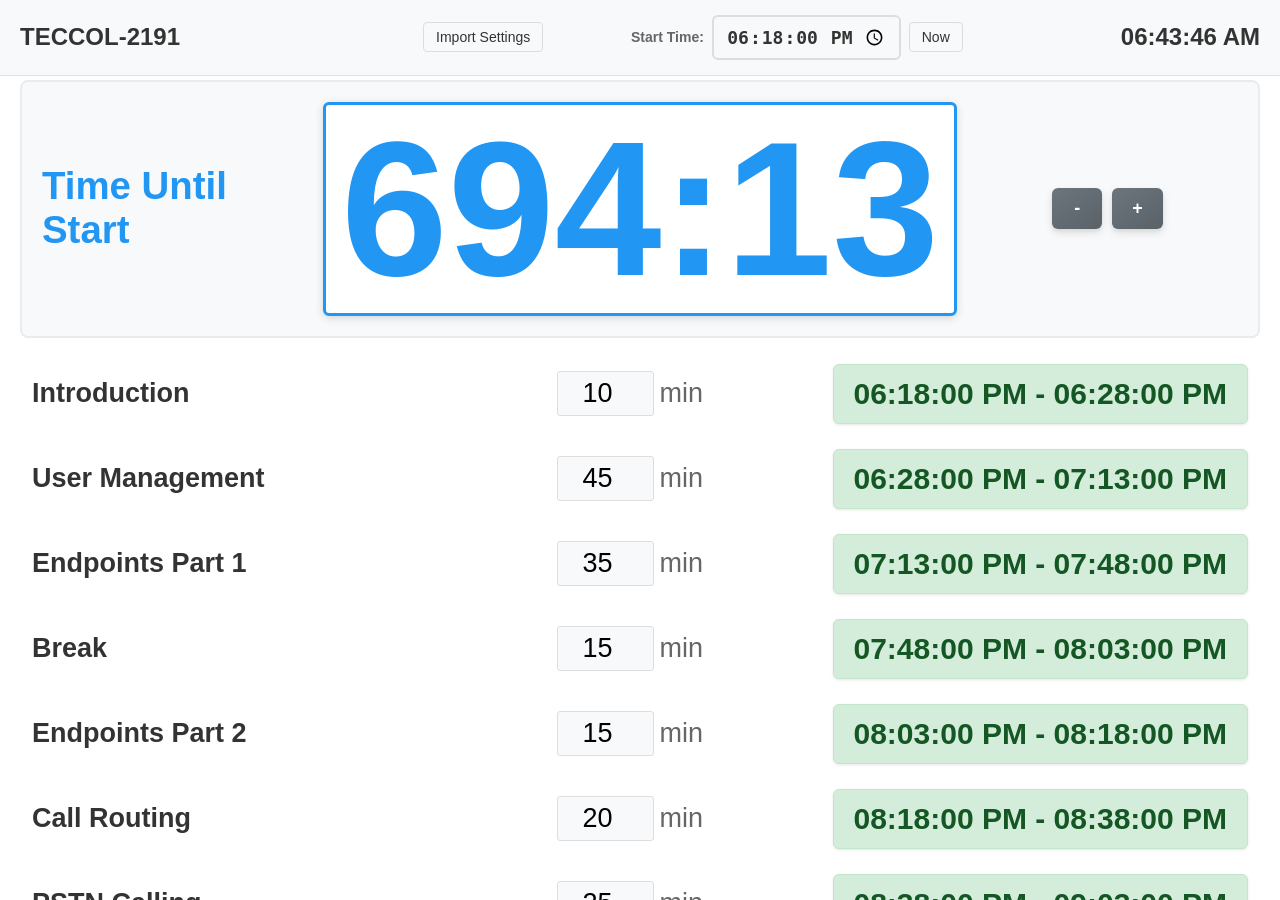
==== index.html @ 65954e5f "Initial Commit" ====
<!DOCTYPE html>
<html lang="en">
<head>
    <meta charset="UTF-8">
    <meta name="viewport" content="width=device-width, initial-scale=1.0">
    <title>Presentation Timer</title>
    <link rel="stylesheet" href="styles.css">
    <script>
        // Enhanced YAML parser for our specific format
        window.jsyaml = {
            load: function(yaml) {
                try {
                    // Convert YAML-like format to JSON-like format
                    const lines = yaml.split('\n');
                    const data = {};
                    let currentSection = null;
                    
                    // Validate the first line is title
                    if (!lines[0]?.startsWith('title:')) {
                        throw new Error('YAML must start with title line');
                    }
                    
                    // Parse title
                    data.title = lines[0].split(':')[1].trim().replace(/['"]+/g, '');
                    
                    // Find sections start
                    let sectionsStart = -1;
                    for (let i = 1; i < lines.length; i++) {
                        if (lines[i].trim() === 'sections:') {
                            sectionsStart = i;
                            data.sections = [];
                            break;
                        }
                    }
                    
                    if (sectionsStart === -1) {
                        throw new Error('No sections found in YAML');
                    }
                    
                    // Parse sections
                    for (let i = sectionsStart + 1; i < lines.length; i++) {
                        const line = lines[i].trim();
                        if (line.startsWith('- name:')) {
                            currentSection = { 
                                name: line.split(':')[1].trim().replace(/['"]+/g, '') 
                            };
                            data.sections.push(currentSection);
                        } else if (line.startsWith('start:') || line.startsWith('end:')) {
                            if (!currentSection) {
                                throw new Error('Section property found without section name');
                            }
                            const [key, value] = line.split(':');
                            currentSection[key.trim()] = value.trim();
                        }
                    }
                    
                    // Validate required fields
                    data.sections.forEach(section => {
                        if (!section.name) throw new Error('Section missing name');
                        if (!section.start) throw new Error(`Section "${section.name}" missing start time`);
                        if (!section.end) throw new Error(`Section "${section.name}" missing end time`);
                    });
                    
                    return data;
                } catch (e) {
                    console.error('YAML parsing error:', e);
                    throw new Error(`Invalid YAML format: ${e.message}`);
                }
            }
        };
    </script>
</head>
<body>
    <div class="container">
        <div class="header">
            <!-- Section 1: Title -->
            <div class="header-section">
                <h1 id="title">Presentation Timer</h1>
            </div>
            
            <!-- Section 2: Import Button -->
            <div class="header-section">
                <div class="header-controls">
                    <input type="file" id="yaml-file-input" accept=".yaml,.yml" style="display: none;">
                    <button id="import-button">Import Settings</button>
                </div>
            </div>
            
            <!-- Section 3: Start Time Control -->
            <div class="header-section">
                <div class="start-time-container">
                    <label for="start-time-input">Start Time:</label>
                    <input type="time" id="start-time-input" step="1">
                    <button id="now-button">Now</button>
                </div>
            </div>
            
            <!-- Section 4: Current Time -->
            <div class="header-section current-time-section">
                <div class="current-time-container">
                    <div id="current-time">00:00:00</div>
                </div>
            </div>
        </div>
        <div class="current-info-container">
            <div class="current-section-display">
                <div class="section-info-display">
                    <div id="current-section-name"></div>
                    <div id="current-section-duration"></div>
                </div>
                <div id="time-remaining"></div>
                <div class="time-adjustment-buttons">
                    <button id="time-minus">-</button>
                    <button id="time-plus">+</button>
                </div>
            </div>
        </div>
        <div class="timeline-container">
            <div id="timeline"></div>
        </div>
        <div id="presentation-timeline"></div>
        <div id="debug-time" style="display: none;">Debug time: <span id="debug-time-value">00:00:00</span></div>
    </div>
    <script src="script.js"></script>
</body>
</html>
---- styles.css ----
body {
    font-family: Arial, sans-serif;
    margin: 0;
    padding: 0;
    background-color: #f5f5f5;
    height: 100vh;
    overflow: hidden;
}

.container {
    margin: 0 auto;
    background-color: white;
    box-shadow: 0 2px 4px rgba(0,0,0,0.1);
    height: 100vh;
    display: flex;
    flex-direction: column;
}

.header {
    display: flex;
    justify-content: space-between;
    align-items: center;
    padding: 15px 20px;
    background-color: #f8f9fa;
    border-bottom: 1px solid #dee2e6;
    gap: 15px;
}

.header-section {
    flex: 1;
    min-width: 0; /* Allows flex items to shrink below their content size */
    display: flex;
    align-items: center;
}

/* First section - Title */
.header-section:first-child {
    justify-content: flex-start;
}

/* Middle sections */
.header-section:not(:first-child):not(:last-child) {
    justify-content: center;
}

/* Last section - Current Time */
.header-section:last-child {
    justify-content: flex-end;
}

#title {
    margin: 0;
    font-size: 24px;
    font-weight: bold;
    text-align: left;
}

.header-controls {
    display: flex;
    gap: 10px;
    align-items: center;
    width: 100%;
    justify-content: center;
}

.start-time-container {
    display: flex;
    gap: 8px;
    align-items: center;
    width: 100%;
    justify-content: center;
}

.current-time-container {
    text-align: right;
    width: 100%;
}

#current-time {
    font-weight: bold;
    font-size: 16px;
    white-space: nowrap;
}

.start-time-container {
    flex: 1;
    text-align: center;
    display: flex;
    flex-direction: row;
    align-items: center;
    justify-content: center;
    gap: 8px;
}

.start-time-container label {
    font-size: 14px;
    color: #666;
    font-weight: bold;
    white-space: nowrap;
}

#start-time-input {
    font-size: 18px;
    padding: 8px 12px;
    border: 2px solid #ddd;
    border-radius: 6px;
    text-align: center;
    font-weight: bold;
    color: #333;
    background-color: #f8f9fa;
    transition: border-color 0.2s;
}

#start-time-input:focus {
    outline: none;
    border-color: #2196F3;
    background-color: white;
}

.current-time-container {
    flex: 1;
    text-align: right;
}

#current-time {
    font-size: 24px;
    font-weight: bold;
    color: #333;
}

.timeline-container {
    flex: 1;
    overflow-y: auto;
    padding: 0 20px 20px 20px;
    margin-bottom: 0;
}

.timeline-header {
    display: flex;
    justify-content: space-between;
    padding: 10px;
    background-color: #f8f9fa;
    border-radius: 4px;
    margin-bottom: 10px;
}

.section-name {
    font-weight: bold;
    color: #333;
    flex: 2;
    text-align: left;
    font-size: 27px;
}

.time-range {
    flex: 1;
    display: flex;
    justify-content: flex-end;
}

.timeline-item {
    display: flex;
    justify-content: space-between;
    align-items: center;
    padding: 8px 10px;
    margin-bottom: 5px;
    border-radius: 4px;
    transition: background-color 0.3s ease;
    gap: 15px;
    border: 2px solid transparent;
}

.timeline-item:hover {
    background-color: #f8f9fa;
}

.timeline-item.current-section {
    background-color: #e3f2fd;
    border: 2px solid #2196F3;
    box-shadow: 0 2px 8px rgba(33, 150, 243, 0.2);
}

.duration-container {
    display: flex;
    align-items: center;
    justify-content: center;
    gap: 6px;
    flex: 1;
}

.duration-input {
    width: 75px;
    padding: 6px 10px;
    border: 1px solid #ddd;
    border-radius: 3px;
    font-size: 27px;
    text-align: center;
    background-color: #f8f9fa;
    transition: border-color 0.2s, background-color 0.2s;
}

.duration-input:focus {
    outline: none;
    border-color: #2196F3;
    background-color: white;
}

.duration-input:hover {
    border-color: #bbb;
}

.duration-label {
    font-size: 27px;
    color: #666;
    font-weight: normal;
}

.time-box {
    display: flex;
    align-items: center;
    justify-content: center;
    padding: 12px 20px;
    border-radius: 6px;
    font-weight: 600;
    font-size: 30px;
    min-width: 180px;
    text-align: center;
    box-shadow: 0 1px 3px rgba(0, 0, 0, 0.1);
    border: 1px solid transparent;
}

.time-box.green {
    background-color: #d4edda;
    color: #155724;
    border-color: #c3e6cb;
}

.time-box.yellow {
    background-color: #fff3cd;
    color: #856404;
    border-color: #ffeaa7;
}

.time-box.red {
    background-color: #f8d7da;
    color: #721c24;
    border-color: #f5c6cb;
}

.time-box.upcoming {
    background-color: #e3f2fd;
    color: #1565c0;
    border-color: #90caf9;
}

.time-box.current {
    background-color: #fff3cd;
    color: #856404;
    border-color: #ffeaa7;
    box-shadow: 0 2px 6px rgba(255, 152, 0, 0.2);
}

.time-box.completed {
    background-color: #d4edda;
    color: #155724;
    border-color: #c3e6cb;
}

.time-display-container {
    display: flex;
    justify-content: space-between;
    align-items: center;
    margin-bottom: 20px;
    width: 100%;
}

.current-section-display {
    display: flex;
    justify-content: space-between;
    align-items: center;
    gap: 20px;
}

.section-info-display {
    display: flex;
    flex-direction: column;
    align-items: flex-start;
    flex: 1;
}

#current-section-name {
    font-size: clamp(28px, 3vw, 48px);
    color: #333;
    font-weight: bold;
}

#current-section-duration {
    font-size: clamp(18px, 2vw, 28px);
    color: #666;
    margin-top: 2px;
    font-style: italic;
}

#current-section-name.presentation-complete {
    color: #F44336 !important;
}

#current-section-name.time-until-start {
    color: #2196F3 !important;
}

#time-remaining {
    font-size: clamp(96px, 15vw, 360px) !important;
    font-weight: bold !important;
    text-align: center;
    padding: 8px 15px;
    border-radius: 6px;
    min-width: min(200px, 20vw);
    background-color: white;
    box-shadow: 0 2px 8px rgba(0,0,0,0.15);
    flex-shrink: 0;
    line-height: 1;
}

#time-remaining.green {
    color: #4CAF50 !important;
    border: 3px solid #4CAF50;
}

#time-remaining.yellow {
    color: #FF9800 !important;
    border: 3px solid #FF9800;
}

#time-remaining.red {
    color: #F44336 !important;
    border: 3px solid #F44336;
}

#time-remaining.blue {
    color: #2196F3 !important;
    border: 3px solid #2196F3;
}

.time-info {
    display: flex;
    flex-direction: column;
    align-items: center;
    position: relative;
    margin: 0;
    width: fit-content;
}

h1 {
    color: #333 !important;
    font-size: 1.5em;
    margin: 0;
}

.time-adjustment-buttons {
    display: flex;
    gap: 12px;
    flex: 1;
    justify-content: flex-end;
}

.time-adjustment-buttons button {
    padding: 12px 18px;
    font-size: 20px;
    font-weight: 600;
    border: none;
    border-radius: 12px;
    cursor: pointer;
    background: linear-gradient(145deg, #6c757d, #5a6268);
    color: white;
    min-width: 50px;
    box-shadow: 
        0 4px 8px rgba(0, 0, 0, 0.1),
        0 2px 4px rgba(0, 0, 0, 0.06);
    transition: all 0.2s cubic-bezier(0.4, 0, 0.2, 1);
}

.time-adjustment-buttons button:hover {
    background: linear-gradient(145deg, #5a6268, #495057);
    box-shadow: 
        0 6px 12px rgba(0, 0, 0, 0.15),
        0 3px 6px rgba(0, 0, 0, 0.1);
    transform: translateY(-1px);
}

.time-adjustment-buttons button:active {
    transform: translateY(0px) scale(0.98);
    box-shadow: 
        0 2px 4px rgba(0, 0, 0, 0.1),
        0 1px 2px rgba(0, 0, 0, 0.06);
}

.time-adjustment-buttons button:focus {
    outline: none;
    box-shadow: 
        0 4px 8px rgba(0, 0, 0, 0.1),
        0 2px 4px rgba(0, 0, 0, 0.06),
        0 0 0 3px rgba(108, 117, 125, 0.3);
}

.presentation-section {
    display: flex;
    justify-content: space-between;
    align-items: center;
    padding: 3px 8px;
    margin-bottom: 2px;
    border-radius: 4px;
}

.section-name {
    flex: 1;
    padding-right: 20px;
    font-weight: bold;
}

.current-info-container {
    margin-bottom: 20px;
    padding: 20px;
    background-color: #f8f9fa;
    border-radius: 8px;
    border: 2px solid #e9ecef;
    margin: 0 20px 20px 20px;
    position: sticky;
    top: 80px;
    z-index: 99;
}

.time-info {
    font-size: 24px;
    font-weight: bold;
    color: #007bff;
}

.time-adjustment-buttons {
    display: flex;
    justify-content: center;
    gap: 10px;
}

.time-adjustment-buttons button {
    padding: 10px 20px;
    font-size: 18px;
    font-weight: bold;
    border: none;
    border-radius: 6px;
    cursor: pointer;
    background-color: #6c757d;
    color: white;
    min-width: 50px;
    transition: background-color 0.2s ease;
}

.time-adjustment-buttons button:hover {
    background-color: #5a6268;
}

.time-adjustment-buttons button:active {
    transform: translateY(1px);
    background-color: #495057;
}

.section-info {
    display: flex;
    flex-direction: column;
    gap: 5px;
    flex: 1;
}

.section-name {
    font-weight: bold;
    color: #333;
}

#import-button {
    padding: 6px 12px;
    font-size: 14px;
    font-weight: 500;
    border: 1px solid #ddd;
    border-radius: 4px;
    cursor: pointer;
    background-color: #f8f9fa;
    color: #333;
    transition: all 0.2s ease;
    white-space: nowrap;
}

#import-button:hover {
    background-color: #e9ecef;
    border-color: #bbb;
}

#import-button:active {
    background-color: #dee2e6;
}

#now-button {
    padding: 6px 12px;
    font-size: 14px;
    font-weight: 500;
    border: 1px solid #ddd;
    border-radius: 4px;
    cursor: pointer;
    background-color: #f8f9fa;
    color: #333;
    transition: all 0.2s ease;
}

#now-button:hover {
    background-color: #e9ecef;
    border-color: #bbb;
}

#now-button:active {
    background-color: #dee2e6;
}
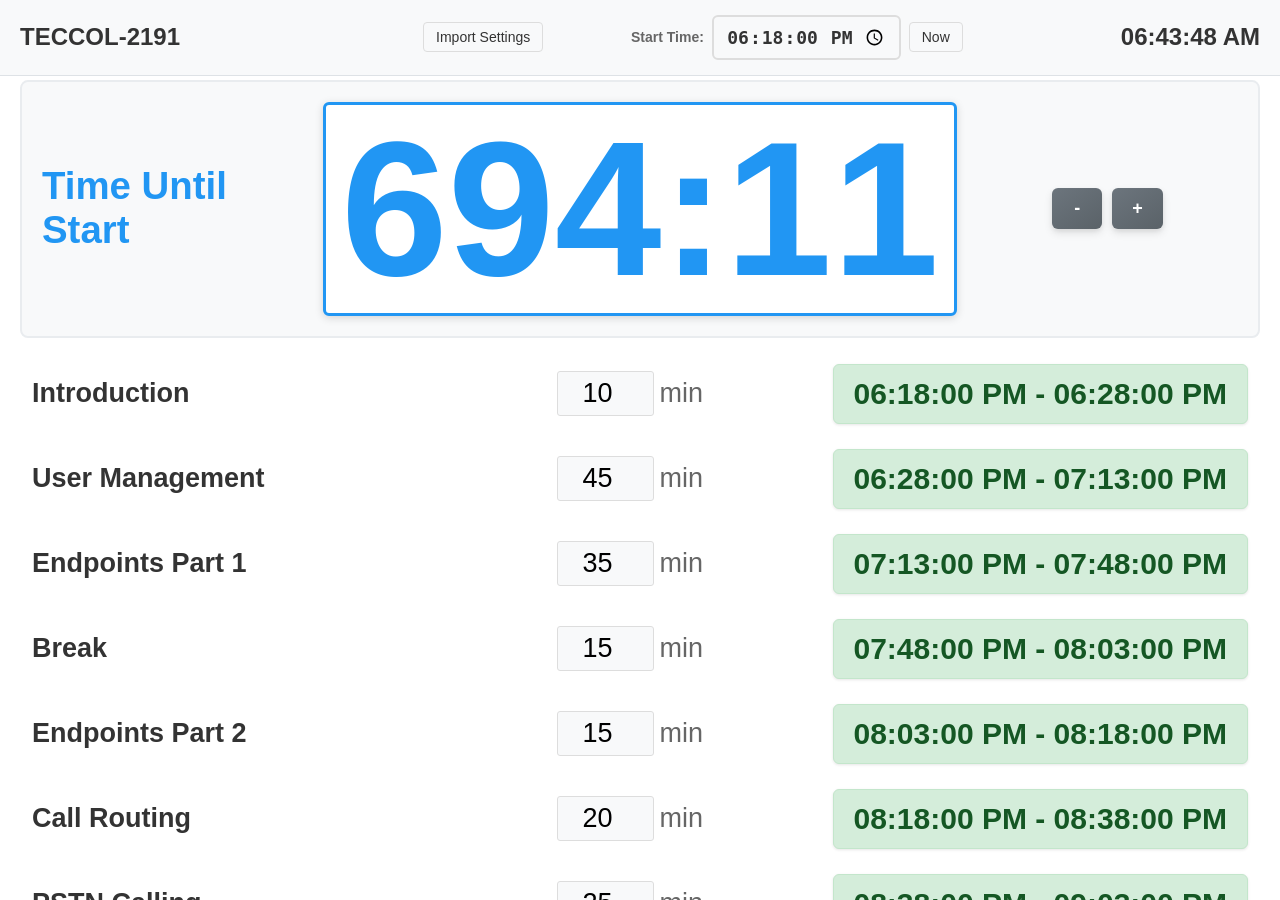
==== commit d7ea4670: "Updates to support YAML file uploads and deal with no server-provided YAML file." ====
--- a/index.html
+++ b/index.html
@@ -5,70 +5,6 @@
     <meta name="viewport" content="width=device-width, initial-scale=1.0">
     <title>Presentation Timer</title>
     <link rel="stylesheet" href="styles.css">
-    <script>
-        // Enhanced YAML parser for our specific format
-        window.jsyaml = {
-            load: function(yaml) {
-                try {
-                    // Convert YAML-like format to JSON-like format
-                    const lines = yaml.split('\n');
-                    const data = {};
-                    let currentSection = null;
-                    
-                    // Validate the first line is title
-                    if (!lines[0]?.startsWith('title:')) {
-                        throw new Error('YAML must start with title line');
-                    }
-                    
-                    // Parse title
-                    data.title = lines[0].split(':')[1].trim().replace(/['"]+/g, '');
-                    
-                    // Find sections start
-                    let sectionsStart = -1;
-                    for (let i = 1; i < lines.length; i++) {
-                        if (lines[i].trim() === 'sections:') {
-                            sectionsStart = i;
-                            data.sections = [];
-                            break;
-                        }
-                    }
-                    
-                    if (sectionsStart === -1) {
-                        throw new Error('No sections found in YAML');
-                    }
-                    
-                    // Parse sections
-                    for (let i = sectionsStart + 1; i < lines.length; i++) {
-                        const line = lines[i].trim();
-                        if (line.startsWith('- name:')) {
-                            currentSection = { 
-                                name: line.split(':')[1].trim().replace(/['"]+/g, '') 
-                            };
-                            data.sections.push(currentSection);
-                        } else if (line.startsWith('start:') || line.startsWith('end:')) {
-                            if (!currentSection) {
-                                throw new Error('Section property found without section name');
-                            }
-                            const [key, value] = line.split(':');
-                            currentSection[key.trim()] = value.trim();
-                        }
-                    }
-                    
-                    // Validate required fields
-                    data.sections.forEach(section => {
-                        if (!section.name) throw new Error('Section missing name');
-                        if (!section.start) throw new Error(`Section "${section.name}" missing start time`);
-                        if (!section.end) throw new Error(`Section "${section.name}" missing end time`);
-                    });
-                    
-                    return data;
-                } catch (e) {
-                    console.error('YAML parsing error:', e);
-                    throw new Error(`Invalid YAML format: ${e.message}`);
-                }
-            }
-        };
-    </script>
 </head>
 <body>
     <div class="container">
--- a/styles.css
+++ b/styles.css
@@ -518,3 +518,45 @@
 #now-button:active {
     background-color: #dee2e6;
 }
+
+/* No sections message */
+.no-sections {
+    text-align: center;
+    padding: 2rem;
+    color: #666;
+    line-height: 1.6;
+}
+
+.no-sections p {
+    margin: 0.5rem 0;
+}
+
+.no-sections .download-link {
+    color: #2196F3;
+    text-decoration: none;
+    font-weight: 500;
+    transition: color 0.2s;
+}
+
+.no-sections .download-link:hover {
+    color: #0b7dda;
+    text-decoration: underline;
+}
+
+.no-sections {
+    font-size: 1.2em;
+    background-color: #f9f9f9;
+    border: 2px dashed #ddd;
+    border-radius: 8px;
+    margin: 20px 0;
+    max-width: 600px;
+    margin-left: auto;
+    margin-right: auto;
+}
+
+.no-sections:before {
+    content: '📋';
+    display: block;
+    font-size: 3em;
+    margin-bottom: 15px;
+}
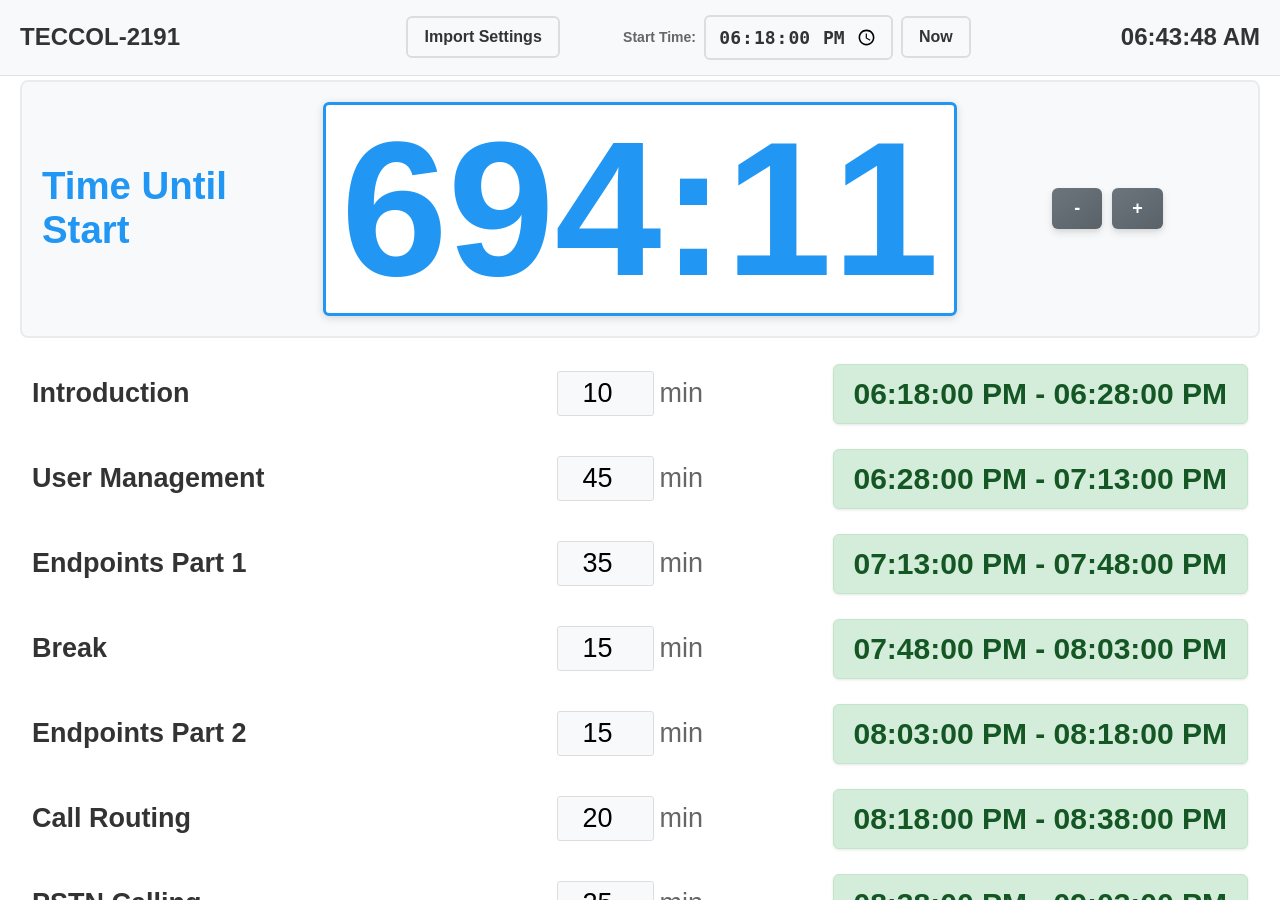
==== commit f77a28d8: "Some minor updates." ====
--- a/index.html
+++ b/index.html
@@ -55,7 +55,6 @@
             <div id="timeline"></div>
         </div>
         <div id="presentation-timeline"></div>
-        <div id="debug-time" style="display: none;">Debug time: <span id="debug-time-value">00:00:00</span></div>
     </div>
     <script src="script.js"></script>
 </body>
--- a/styles.css
+++ b/styles.css
@@ -477,46 +477,62 @@
 }
 
 #import-button {
-    padding: 6px 12px;
-    font-size: 14px;
-    font-weight: 500;
-    border: 1px solid #ddd;
-    border-radius: 4px;
+    padding: 8px 16px;
+    font-size: 16px;
+    font-weight: 600;
+    border: 2px solid #ddd;
+    border-radius: 6px;
     cursor: pointer;
     background-color: #f8f9fa;
     color: #333;
     transition: all 0.2s ease;
     white-space: nowrap;
+    height: 42px;
+    display: flex;
+    align-items: center;
+    justify-content: center;
 }
 
 #import-button:hover {
     background-color: #e9ecef;
     border-color: #bbb;
+    transform: translateY(-1px);
+    box-shadow: 0 2px 4px rgba(0,0,0,0.1);
 }
 
 #import-button:active {
     background-color: #dee2e6;
+    transform: translateY(0);
+    box-shadow: none;
 }
 
 #now-button {
-    padding: 6px 12px;
-    font-size: 14px;
-    font-weight: 500;
-    border: 1px solid #ddd;
-    border-radius: 4px;
+    padding: 8px 16px;
+    font-size: 16px;
+    font-weight: 600;
+    border: 2px solid #ddd;
+    border-radius: 6px;
     cursor: pointer;
     background-color: #f8f9fa;
     color: #333;
     transition: all 0.2s ease;
+    height: 42px;
+    display: flex;
+    align-items: center;
+    justify-content: center;
 }
 
 #now-button:hover {
     background-color: #e9ecef;
     border-color: #bbb;
+    transform: translateY(-1px);
+    box-shadow: 0 2px 4px rgba(0,0,0,0.1);
 }
 
 #now-button:active {
     background-color: #dee2e6;
+    transform: translateY(0);
+    box-shadow: none;
 }
 
 /* No sections message */
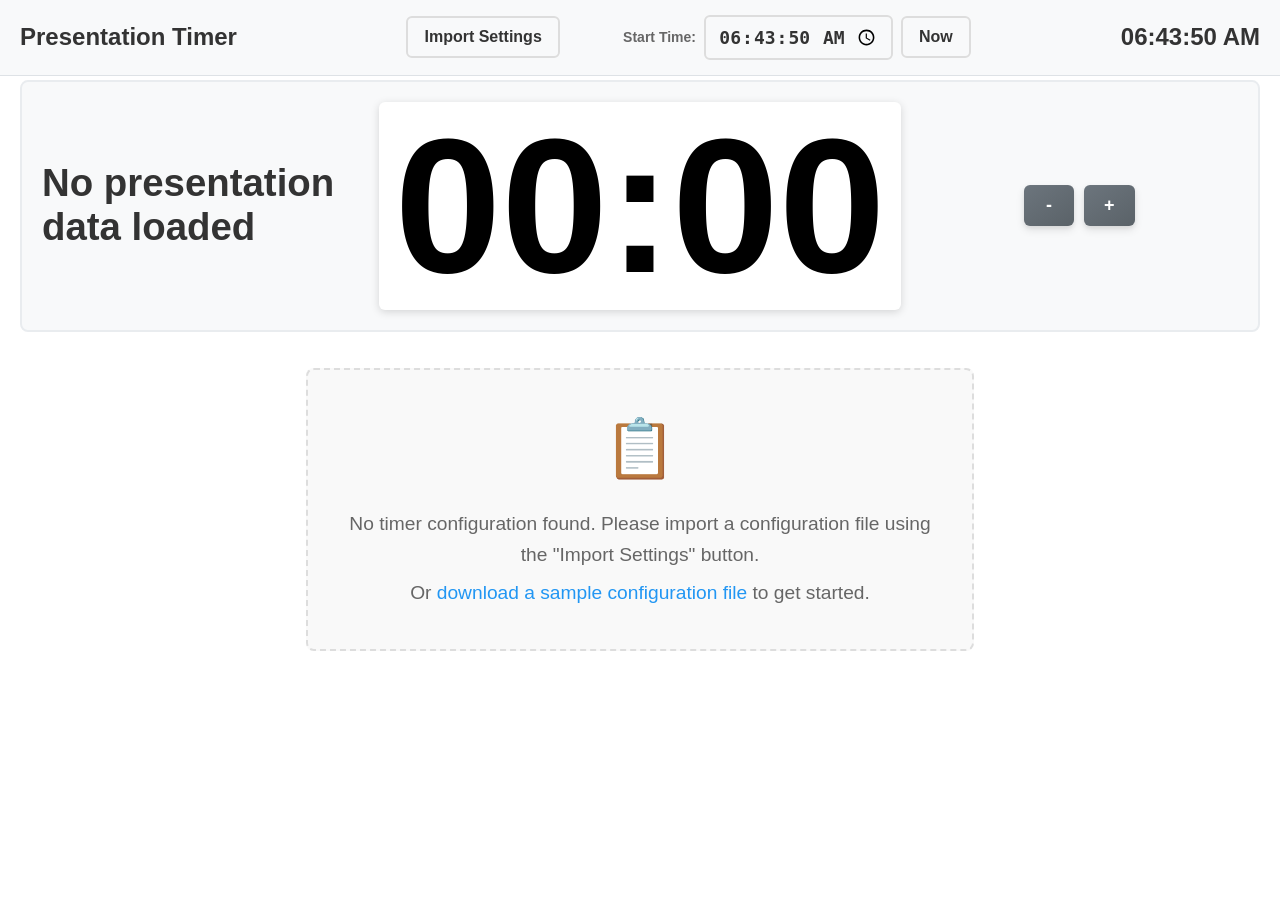
==== commit a0ba94d8: "Added Wake Lock API support so screen does not go to sleep while timer is on screen." ====
--- a/index.html
+++ b/index.html
@@ -2,9 +2,14 @@
 <html lang="en">
 <head>
     <meta charset="UTF-8">
-    <meta name="viewport" content="width=device-width, initial-scale=1.0">
+    <meta name="viewport" content="width=device-width, initial-scale=1.0, maximum-scale=1.0, user-scalable=no">
     <title>Presentation Timer</title>
+    <meta name="mobile-web-app-capable" content="yes">
+    <meta name="apple-mobile-web-app-capable" content="yes">
+    <meta name="apple-mobile-web-app-status-bar-style" content="black-translucent">
+    <meta name="theme-color" content="#ffffff">
     <link rel="stylesheet" href="styles.css">
+    <link rel="manifest" href="manifest.json">
 </head>
 <body>
     <div class="container">
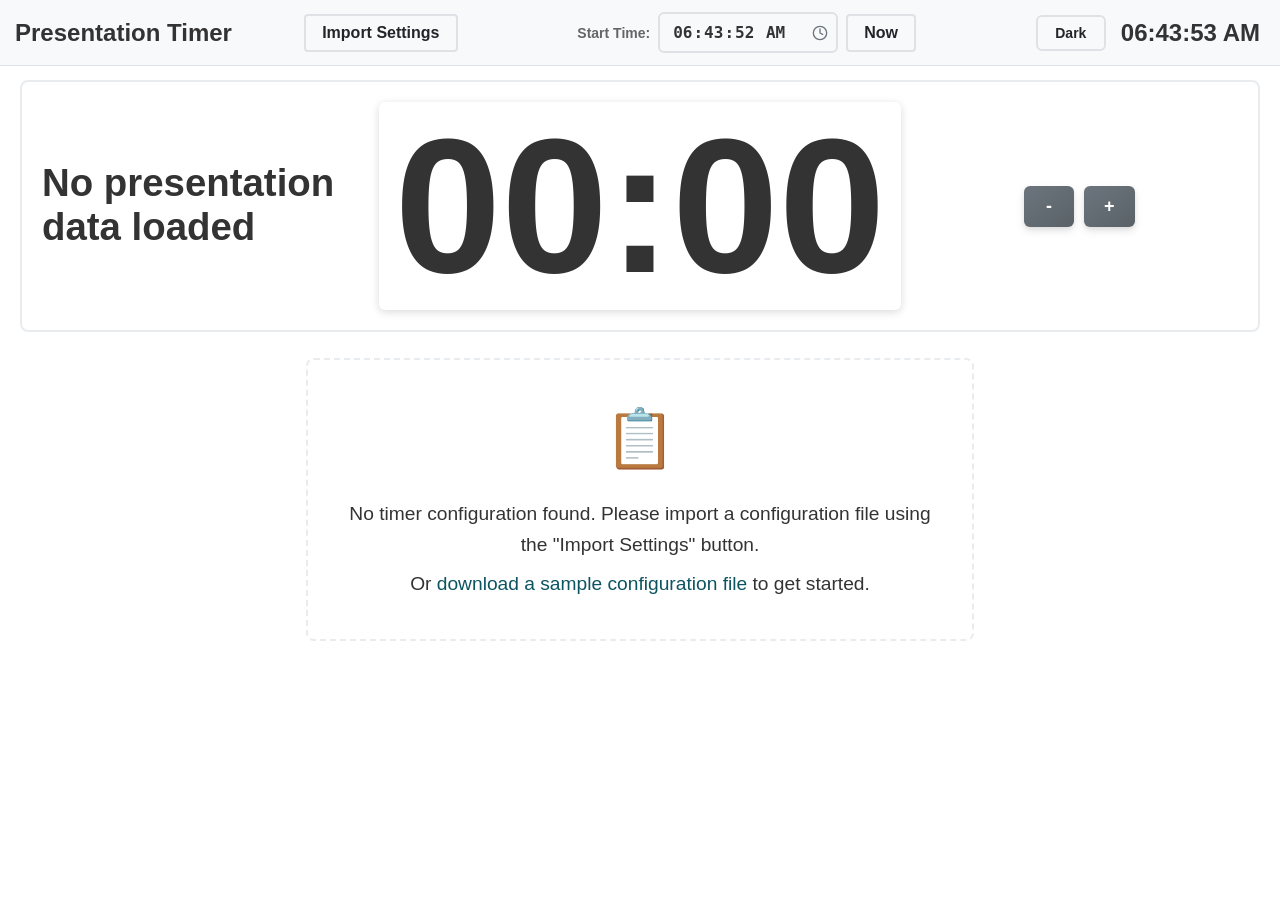
==== commit c25a4314: "Add support for Dark Mode" ====
--- a/index.html
+++ b/index.html
@@ -36,7 +36,14 @@
                 </div>
             </div>
             
-            <!-- Section 4: Current Time -->
+            <!-- Section 4: Theme Toggle -->
+            <div class="header-section">
+                <button id="theme-toggle" class="theme-toggle-btn" aria-label="Toggle theme">
+                    <span class="theme-text">Dark</span>
+                </button>
+            </div>
+            
+            <!-- Section 5: Current Time -->
             <div class="header-section current-time-section">
                 <div class="current-time-container">
                     <div id="current-time">00:00:00</div>
--- a/styles.css
+++ b/styles.css
@@ -1,15 +1,93 @@
+:root {
+    --bg-color: #f5f5f5;
+    --container-bg: white;
+    --text-color: #333;
+    --header-bg: #f8f9fa;
+    --header-border: #dee2e6;
+    --section-bg: white;
+    --section-border: #e9ecef;
+    --section-hover: #f8f9fa;
+    --current-section-bg: #e9ecef;
+    --current-time-bg: #f8f9fa;
+    --current-time-border: #dee2e6;
+    --button-bg: #f8f9fa;
+    --button-border: #dee2e6;
+    --button-hover: #e2e6ea;
+    --button-text: #212529;
+    --timeline-connector: #dee2e6;
+    --timeline-dot: #6c757d;
+    --timeline-dot-border: #f8f9fa;
+    
+    /* Alert and status colors */
+    --success-bg: rgba(40, 167, 69, 0.15);
+    --success-color: #155724;
+    --success-border: rgba(40, 167, 69, 0.3);
+    
+    --warning-bg: rgba(255, 193, 7, 0.15);
+    --warning-color: #856404;
+    --warning-border: rgba(255, 193, 7, 0.3);
+    
+    --danger-bg: rgba(220, 53, 69, 0.15);
+    --danger-color: #721c24;
+    --danger-border: rgba(220, 53, 69, 0.3);
+    
+    --info-bg: rgba(23, 162, 184, 0.15);
+    --info-color: #0c5460;
+    --info-border: rgba(23, 162, 184, 0.3);
+}
+
+[data-theme="dark"] {
+    --bg-color: #1a1a1a;
+    --container-bg: #2d2d2d;
+    --text-color: #e0e0e0;
+    --header-bg: #333333;
+    --header-border: #444;
+    --section-bg: #3a3a3a;
+    --section-border: #444;
+    --section-hover: #444;
+    --current-section-bg: #4a4a4a;
+    --current-time-bg: #333333;
+    --current-time-border: #444;
+    --button-bg: #444;
+    --button-border: #555;
+    --button-hover: #555;
+    --button-text: #f8f9fa;
+    --timeline-connector: #555;
+    --timeline-dot: #888;
+    --timeline-dot-border: #2d2d2d;
+    
+    /* Dark mode alert and status colors */
+    --success-bg: rgba(72, 180, 97, 0.2);
+    --success-color: #75b798;
+    --success-border: rgba(72, 180, 97, 0.3);
+    
+    --warning-bg: rgba(255, 193, 7, 0.2);
+    --warning-color: #ffd351;
+    --warning-border: rgba(255, 193, 7, 0.3);
+    
+    --danger-bg: rgba(220, 53, 69, 0.2);
+    --danger-color: #ea868f;
+    --danger-border: rgba(220, 53, 69, 0.3);
+    
+    --info-bg: rgba(23, 162, 184, 0.2);
+    --info-color: #6edff6;
+    --info-border: rgba(23, 162, 184, 0.3);
+}
+
 body {
     font-family: Arial, sans-serif;
     margin: 0;
     padding: 0;
-    background-color: #f5f5f5;
+    background-color: var(--bg-color);
+    color: var(--text-color);
     height: 100vh;
     overflow: hidden;
+    transition: background-color 0.3s ease, color 0.3s ease;
 }
 
 .container {
     margin: 0 auto;
-    background-color: white;
+    background-color: var(--container-bg);
     box-shadow: 0 2px 4px rgba(0,0,0,0.1);
     height: 100vh;
     display: flex;
@@ -20,31 +98,37 @@
     display: flex;
     justify-content: space-between;
     align-items: center;
-    padding: 15px 20px;
-    background-color: #f8f9fa;
-    border-bottom: 1px solid #dee2e6;
-    gap: 15px;
+    padding: 12px 15px;
+    background-color: var(--header-bg);
+    border-bottom: 1px solid var(--header-border);
+    gap: 10px;
+    flex-wrap: wrap;
 }
 
 .header-section {
-    flex: 1;
-    min-width: 0; /* Allows flex items to shrink below their content size */
-    display: flex;
-    align-items: center;
-}
-
-/* First section - Title */
+    display: flex;
+    align-items: center;
+    flex-shrink: 0;
+}
+
+/* Title section - takes available space */
 .header-section:first-child {
+    flex: 1;
+    min-width: 150px; /* Ensure title has minimum width */
     justify-content: flex-start;
 }
 
-/* Middle sections */
-.header-section:not(:first-child):not(:last-child) {
+/* Middle sections (Start Time) */
+.header-section:nth-child(3) {
+    flex: 2;
+    min-width: 250px; /* Give more space to time controls */
     justify-content: center;
 }
 
-/* Last section - Current Time */
+/* Theme toggle and time sections */
+.header-section:nth-child(2),
 .header-section:last-child {
+    width: auto;
     justify-content: flex-end;
 }
 
@@ -53,33 +137,39 @@
     font-size: 24px;
     font-weight: bold;
     text-align: left;
+    color: var(--text-color);
 }
 
 .header-controls {
     display: flex;
-    gap: 10px;
-    align-items: center;
+    gap: 8px;
+    align-items: center;
+    justify-content: center;
+    flex-wrap: wrap;
+}
+
+.start-time-container {
+    display: flex;
+    gap: 8px;
+    align-items: center;
+    justify-content: center;
+    flex-wrap: nowrap;
     width: 100%;
-    justify-content: center;
-}
-
-.start-time-container {
-    display: flex;
-    gap: 8px;
-    align-items: center;
-    width: 100%;
-    justify-content: center;
+    max-width: 100%;
+    padding: 0 10px;
 }
 
 .current-time-container {
     text-align: right;
-    width: 100%;
+    min-width: 80px; /* Ensure time has enough space */
+    padding: 0 5px;
 }
 
 #current-time {
     font-weight: bold;
     font-size: 16px;
     white-space: nowrap;
+    color: var(--text-color);
 }
 
 .start-time-container {
@@ -100,21 +190,52 @@
 }
 
 #start-time-input {
-    font-size: 18px;
-    padding: 8px 12px;
-    border: 2px solid #ddd;
+    font-size: 16px;
+    padding: 8px 32px 8px 12px; /* Adjust padding to make room for icon */
+    border: 2px solid var(--button-border);
     border-radius: 6px;
-    text-align: center;
-    font-weight: bold;
-    color: #333;
-    background-color: #f8f9fa;
-    transition: border-color 0.2s;
+    text-align: left; /* Align text to left to prevent overlap */
+    font-weight: bold;
+    color: var(--text-color);
+    background-color: var(--button-bg);
+    transition: all 0.2s ease;
+    width: 180px;
+    max-width: 100%;
+    box-sizing: border-box;
+    /* Style the clock icon */
+    background-image: url("data:image/svg+xml,%3Csvg xmlns='http://www.w3.org/2000/svg' width='16' height='16' viewBox='0 0 24 24' fill='none' stroke='%236c757d' stroke-width='2' stroke-linecap='round' stroke-linejoin='round'%3E%3Ccircle cx='12' cy='12' r='10'%3E%3C/circle%3E%3Cpolyline points='12 6 12 12 16 14'%3E%3C/polyline%3E%3C/svg%3E");
+    background-repeat: no-repeat;
+    background-position: right 8px center;
+    background-size: 16px;
+    /* Hide default clock icon */
+    -webkit-appearance: none;
+    -moz-appearance: textfield;
+}
+
+/* Dark mode specific styles for the time input */
+[data-theme="dark"] #start-time-input {
+    background-image: url("data:image/svg+xml,%3Csvg xmlns='http://www.w3.org/2000/svg' width='16' height='16' viewBox='0 0 24 24' fill='none' stroke='%23adb5bd' stroke-width='2' stroke-linecap='round' stroke-linejoin='round'%3E%3Ccircle cx='12' cy='12' r='10'%3E%3C/circle%3E%3Cpolyline points='12 6 12 12 16 14'%3E%3C/polyline%3E%3C/svg%3E");
 }
 
 #start-time-input:focus {
     outline: none;
     border-color: #2196F3;
-    background-color: white;
+    background-color: var(--section-bg);
+}
+
+/* Hide the default calendar picker indicator */
+input[type="time"]::-webkit-calendar-picker-indicator {
+    display: none;
+}
+
+/* Firefox */
+input[type="time"]::-moz-calendar-picker-indicator {
+    display: none;
+}
+
+/* Hide the clear button in Edge */
+input[type="time"]::-ms-clear {
+    display: none;
 }
 
 .current-time-container {
@@ -125,7 +246,7 @@
 #current-time {
     font-size: 24px;
     font-weight: bold;
-    color: #333;
+    color: inherit;
 }
 
 .timeline-container {
@@ -171,13 +292,28 @@
 }
 
 .timeline-item:hover {
-    background-color: #f8f9fa;
+    background-color: var(--section-hover);
 }
 
 .timeline-item.current-section {
-    background-color: #e3f2fd;
-    border: 2px solid #2196F3;
-    box-shadow: 0 2px 8px rgba(33, 150, 243, 0.2);
+    background-color: var(--current-section-bg);
+    border-left: 4px solid #0d6efd;
+    padding-left: 8px;
+    position: relative;
+    z-index: 1;
+}
+
+/* Add a subtle shadow to make the current section stand out */
+.timeline-item.current-section::after {
+    content: '';
+    position: absolute;
+    top: 0;
+    left: 0;
+    right: 0;
+    bottom: 0;
+    box-shadow: 0 0 10px rgba(13, 110, 253, 0.3);
+    border-radius: 4px;
+    z-index: -1;
 }
 
 .duration-container {
@@ -191,18 +327,19 @@
 .duration-input {
     width: 75px;
     padding: 6px 10px;
-    border: 1px solid #ddd;
+    border: 1px solid var(--button-border);
     border-radius: 3px;
     font-size: 27px;
     text-align: center;
-    background-color: #f8f9fa;
+    background-color: var(--button-bg);
+    color: var(--text-color);
     transition: border-color 0.2s, background-color 0.2s;
 }
 
 .duration-input:focus {
     outline: none;
     border-color: #2196F3;
-    background-color: white;
+    background-color: var(--section-bg);
 }
 
 .duration-input:hover {
@@ -229,41 +366,58 @@
     border: 1px solid transparent;
 }
 
-.time-box.green {
-    background-color: #d4edda;
-    color: #155724;
-    border-color: #c3e6cb;
-}
-
-.time-box.yellow {
-    background-color: #fff3cd;
-    color: #856404;
-    border-color: #ffeaa7;
-}
-
-.time-box.red {
-    background-color: #f8d7da;
-    color: #721c24;
-    border-color: #f5c6cb;
-}
-
-.time-box.upcoming {
-    background-color: #e3f2fd;
-    color: #1565c0;
-    border-color: #90caf9;
+.time-box.green,
+.alert-success,
+.alert-time-ok {
+    background-color: var(--success-bg);
+    color: var(--success-color);
+    border-color: var(--success-border);
+}
+
+.time-box.yellow,
+.alert-warning,
+.alert-time-warning {
+    background-color: var(--warning-bg);
+    color: var(--warning-color);
+    border-color: var(--warning-border);
+}
+
+.time-box.red,
+.alert-danger {
+    background-color: var(--danger-bg);
+    color: var(--danger-color);
+    border-color: var(--danger-border);
+}
+
+.time-box.upcoming,
+.alert-info {
+    background-color: var(--info-bg);
+    color: var(--info-color);
+    border-color: var(--info-border);
 }
 
 .time-box.current {
-    background-color: #fff3cd;
-    color: #856404;
-    border-color: #ffeaa7;
+    background-color: var(--warning-bg);
+    color: var(--warning-color);
+    border-color: var(--warning-border);
     box-shadow: 0 2px 6px rgba(255, 152, 0, 0.2);
 }
 
 .time-box.completed {
-    background-color: #d4edda;
-    color: #155724;
-    border-color: #c3e6cb;
+    background-color: var(--success-bg);
+    color: var(--success-color);
+    border-color: var(--success-border);
+}
+
+/* Alert styles */
+.alert {
+    padding: 15px;
+    margin-bottom: 20px;
+    border: 1px solid transparent;
+    border-radius: 4px;
+    font-size: 14px;
+    line-height: 1.4;
+    color: var(--text-color);
 }
 
 .time-display-container {
@@ -290,23 +444,24 @@
 
 #current-section-name {
     font-size: clamp(28px, 3vw, 48px);
-    color: #333;
+    color: var(--text-color);
     font-weight: bold;
 }
 
 #current-section-duration {
     font-size: clamp(18px, 2vw, 28px);
-    color: #666;
+    color: var(--text-color);
+    opacity: 0.8;
     margin-top: 2px;
     font-style: italic;
 }
 
 #current-section-name.presentation-complete {
-    color: #F44336 !important;
+    color: #f44336 !important; /* Red for presentation complete */
 }
 
 #current-section-name.time-until-start {
-    color: #2196F3 !important;
+    color: #2196F3 !important; /* Blue for time until start */
 }
 
 #time-remaining {
@@ -316,10 +471,11 @@
     padding: 8px 15px;
     border-radius: 6px;
     min-width: min(200px, 20vw);
-    background-color: white;
+    background-color: var(--container-bg);
     box-shadow: 0 2px 8px rgba(0,0,0,0.15);
     flex-shrink: 0;
     line-height: 1;
+    color: var(--text-color) !important;
 }
 
 #time-remaining.green {
@@ -352,7 +508,7 @@
 }
 
 h1 {
-    color: #333 !important;
+    color: var(--text-color) !important;
     font-size: 1.5em;
     margin: 0;
 }
@@ -421,19 +577,20 @@
 .current-info-container {
     margin-bottom: 20px;
     padding: 20px;
-    background-color: #f8f9fa;
+    background-color: var(--section-bg);
     border-radius: 8px;
-    border: 2px solid #e9ecef;
+    border: 2px solid var(--section-border);
     margin: 0 20px 20px 20px;
     position: sticky;
     top: 80px;
     z-index: 99;
+    color: var(--text-color);
 }
 
 .time-info {
     font-size: 24px;
     font-weight: bold;
-    color: #007bff;
+    color: var(--text-color);
 }
 
 .time-adjustment-buttons {
@@ -473,24 +630,25 @@
 
 .section-name {
     font-weight: bold;
-    color: #333;
-}
-
-#import-button {
+    color: var(--text-color);
+}
+
+#import-button, input[type="file"] + label {
     padding: 8px 16px;
     font-size: 16px;
     font-weight: 600;
-    border: 2px solid #ddd;
-    border-radius: 6px;
+    border: 2px solid var(--button-border);
+    border-radius: 4px;
+    background-color: var(--button-bg);
+    color: var(--button-text);
     cursor: pointer;
-    background-color: #f8f9fa;
-    color: #333;
     transition: all 0.2s ease;
+    text-align: center;
     white-space: nowrap;
-    height: 42px;
-    display: flex;
-    align-items: center;
-    justify-content: center;
+    overflow: hidden;
+    text-overflow: ellipsis;
+    max-width: 100%;
+    box-sizing: border-box;
 }
 
 #import-button:hover {
@@ -510,16 +668,18 @@
     padding: 8px 16px;
     font-size: 16px;
     font-weight: 600;
-    border: 2px solid #ddd;
-    border-radius: 6px;
+    border: 2px solid var(--button-border);
+    border-radius: 4px;
+    background-color: var(--button-bg);
+    color: var(--button-text);
     cursor: pointer;
-    background-color: #f8f9fa;
-    color: #333;
     transition: all 0.2s ease;
-    height: 42px;
-    display: flex;
-    align-items: center;
-    justify-content: center;
+    text-align: center;
+    white-space: nowrap;
+    overflow: hidden;
+    text-overflow: ellipsis;
+    max-width: 100%;
+    box-sizing: border-box;
 }
 
 #now-button:hover {
@@ -535,34 +695,35 @@
     box-shadow: none;
 }
 
-/* No sections message */
+.timeline-connector {
+    position: absolute;
+    left: 50%;
+    width: 2px;
+    background-color: var(--timeline-connector);
+    height: 100%;
+    z-index: 0;
+}
+
+.timeline-dot {
+    width: 16px;
+    height: 16px;
+    border-radius: 50%;
+    background-color: var(--timeline-dot);
+    border: 2px solid var(--timeline-dot-border);
+    position: relative;
+    z-index: 1;
+    flex-shrink: 0;
+    margin-top: 4px;
+}
+
 .no-sections {
     text-align: center;
     padding: 2rem;
-    color: #666;
+    color: var(--text-color);
     line-height: 1.6;
-}
-
-.no-sections p {
-    margin: 0.5rem 0;
-}
-
-.no-sections .download-link {
-    color: #2196F3;
-    text-decoration: none;
-    font-weight: 500;
-    transition: color 0.2s;
-}
-
-.no-sections .download-link:hover {
-    color: #0b7dda;
-    text-decoration: underline;
-}
-
-.no-sections {
     font-size: 1.2em;
-    background-color: #f9f9f9;
-    border: 2px dashed #ddd;
+    background-color: var(--section-bg);
+    border: 2px dashed var(--section-border);
     border-radius: 8px;
     margin: 20px 0;
     max-width: 600px;
@@ -570,9 +731,55 @@
     margin-right: auto;
 }
 
+.no-sections p {
+    margin: 0.5rem 0;
+}
+
+.no-sections .download-link {
+    color: var(--info-color);
+    text-decoration: none;
+    font-weight: 500;
+    transition: color 0.2s;
+}
+
+.no-sections .download-link:hover {
+    color: var(--info-color);
+    opacity: 0.8;
+    text-decoration: underline;
+}
+
 .no-sections:before {
     content: '📋';
     display: block;
     font-size: 3em;
     margin-bottom: 15px;
 }
+
+/* Theme Toggle Button */
+.theme-toggle-btn {
+    background-color: var(--button-bg);
+    border: 2px solid var(--button-border);
+    border-radius: 6px;
+    color: var(--button-text);
+    cursor: pointer;
+    font-size: 14px;
+    font-weight: 600;
+    padding: 6px 12px;
+    transition: all 0.2s ease;
+    white-space: nowrap;
+    display: flex;
+    align-items: center;
+    justify-content: center;
+    min-width: 70px;
+    height: 36px;
+}
+
+.theme-toggle-btn:hover {
+    background-color: var(--button-hover);
+    border-color: var(--button-hover);
+}
+
+.theme-text {
+    display: inline-block;
+    text-align: center;
+}
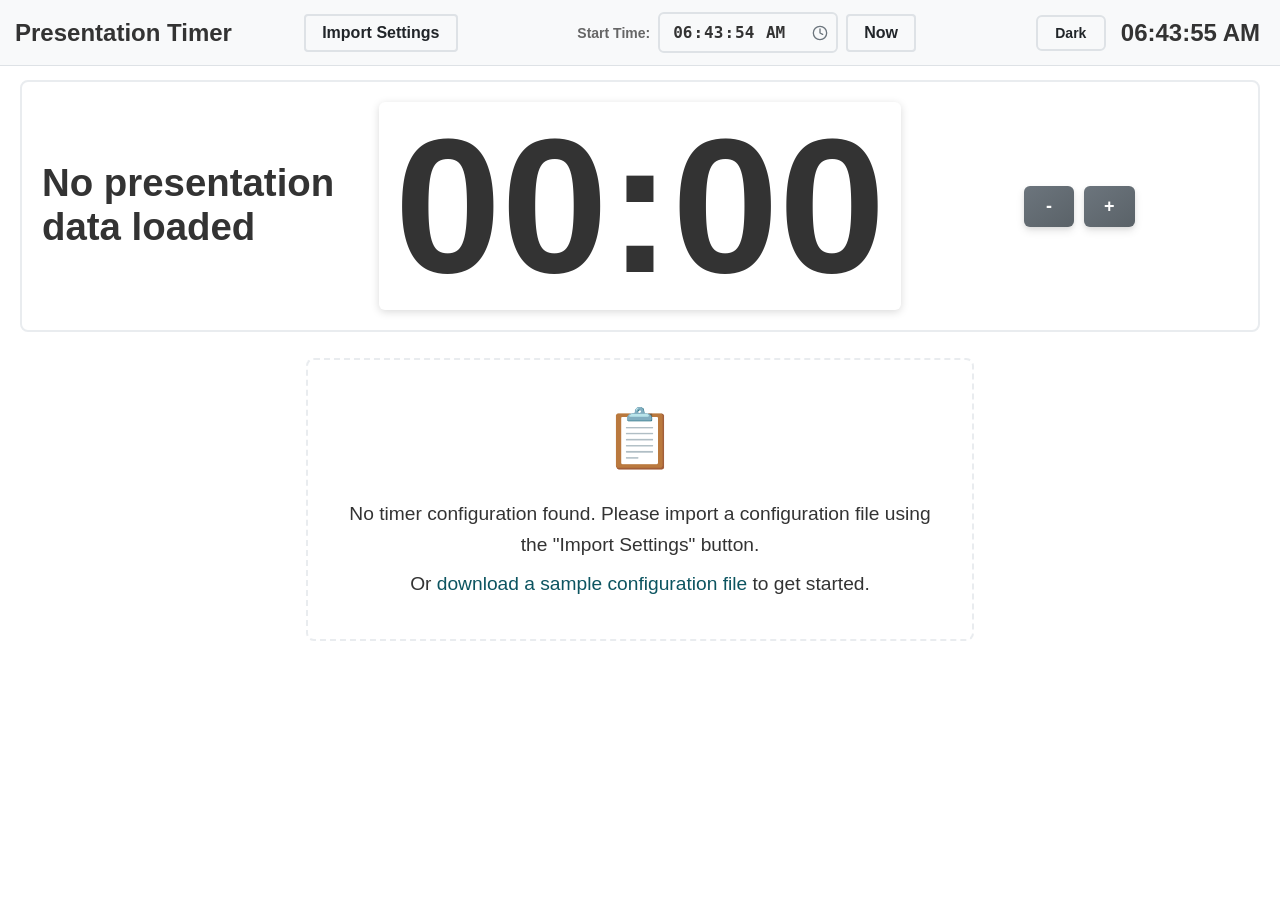
==== commit b961da65: "Made the page responsive with optimized layout for display on a phone in landscape mode to maximize " ====
--- a/index.html
+++ b/index.html
@@ -12,7 +12,22 @@
     <link rel="manifest" href="manifest.json">
 </head>
 <body>
+    <!-- Mobile Menu Button - Only visible on small screens -->
+    <div class="menu-button" id="menu-toggle">
+        <div class="menu-icon">
+            <span></span>
+            <span></span>
+            <span></span>
+        </div>
+    </div>
+    
+    <!-- Popup Menu Container -->
+    <div class="popup-menu" id="popup-menu">
+        <!-- Popup menu content will be dynamically loaded -->
+    </div>
+    
     <div class="container">
+        
         <div class="header">
             <!-- Section 1: Title -->
             <div class="header-section">
@@ -63,6 +78,11 @@
                 </div>
             </div>
         </div>
+        <div class="next-section-display">
+            <span class="next-section-label">Next:</span>
+            <span class="next-section-name" id="next-section"></span>
+        </div>
+        
         <div class="timeline-container">
             <div id="timeline"></div>
         </div>
--- a/styles.css
+++ b/styles.css
@@ -464,8 +464,8 @@
     color: #2196F3 !important; /* Blue for time until start */
 }
 
-#time-remaining {
-    font-size: clamp(96px, 15vw, 360px) !important;
+#time-remaining, #time-remaining.portrait-mode {
+    font-size: clamp(96px, 15vw, 360px) !important; /* Restore !important for portrait mode */
     font-weight: bold !important;
     text-align: center;
     padding: 8px 15px;
@@ -755,6 +755,439 @@
     margin-bottom: 15px;
 }
 
+/* Menu button that appears in responsive mode */
+.menu-button {
+    position: fixed;
+    top: 0; /* Position at top of screen */
+    left: 0;
+    z-index: 1000;
+    width: 12px; /* Slightly wider */
+    height: 50px; /* Shorter height */
+    border-radius: 0 0 4px 0; /* Only round bottom-right corner */
+    background-color: var(--button-bg);
+    box-shadow: 2px 0 8px rgba(0, 0, 0, 0.15);
+    display: flex;
+    align-items: center;
+    justify-content: center;
+    cursor: pointer;
+    display: none; /* Hidden by default, shown in responsive mode */
+    border: 1px solid var(--button-border);
+    border-left: none; /* Remove left border for seamless edge attachment */
+    border-top: none; /* Remove top border for seamless attachment */
+    transition: background-color 0.3s ease;
+}
+
+.menu-button:hover {
+    background-color: var(--button-hover);
+}
+
+.menu-icon {
+    width: 6px;
+    height: 30px;
+    position: relative;
+    transform: rotate(0deg);
+    transition: .5s ease-in-out;
+    display: flex;
+    flex-direction: column;
+    justify-content: space-between;
+    align-items: center;
+}
+
+.menu-icon span {
+    display: block;
+    height: 4px;
+    width: 4px;
+    background: var(--text-color);
+    border-radius: 50%;
+    opacity: 1;
+    transform: rotate(0deg);
+    transition: .25s ease-in-out;
+    position: static;
+}
+
+/* No need for absolute positioning with the new layout */
+.menu-icon span:nth-child(1) {
+    margin-top: 3px;
+}
+
+.menu-icon span:nth-child(2) {
+    margin: 2px 0;
+}
+
+.menu-icon span:nth-child(3) {
+    margin-bottom: 3px;
+}
+
+/* Animation when menu is open - dots move closer together */
+.menu-button.open .menu-icon span:nth-child(1) {
+    transform: scale(1.2);
+    background-color: var(--button-hover);
+}
+
+.menu-button.open .menu-icon span:nth-child(2) {
+    transform: scale(1.2);
+    background-color: var(--button-hover);
+}
+
+.menu-button.open .menu-icon span:nth-child(3) {
+    transform: scale(1.2);
+    background-color: var(--button-hover);
+}
+
+/* Popup menu styling */
+.popup-menu {
+    position: fixed;
+    top: 0;
+    left: 0;
+    z-index: 999;
+    background-color: var(--container-bg);
+    border-radius: 0 0 8px 0;
+    box-shadow: 0 3px 15px rgba(0, 0, 0, 0.2);
+    padding: 15px;
+    padding-left: 20px;
+    width: auto;
+    min-width: 250px;
+    max-width: 80%;
+    display: none; /* Hidden by default */
+    flex-direction: column;
+    gap: 15px;
+    border: 1px solid var(--section-border);
+    border-left: none; /* Remove left border for seamless edge attachment */
+    border-top: none; /* Remove top border for seamless edge attachment */
+}
+
+.popup-menu.open {
+    display: flex;
+}
+
+/* Popup menu row layout */
+.popup-menu-row {
+    display: flex;
+    justify-content: space-between;
+    align-items: center;
+    width: 100%;
+    margin-bottom: 15px;
+}
+
+/* General popup menu section styling */
+.popup-menu .header-section {
+    width: auto;
+    margin: 0;
+}
+
+/* Import section - left aligned */
+.popup-import-section {
+    justify-content: flex-start !important;
+    margin-right: auto;
+}
+
+/* Theme section - right aligned */
+.popup-theme-section {
+    justify-content: flex-end !important;
+    margin-left: auto;
+}
+
+/* Start time section - full width and centered */
+.popup-starttime-section {
+    width: 100% !important;
+    justify-content: center !important;
+    padding: 5px 0;
+}
+
+.popup-starttime-section .start-time-container {
+    width: 100%;
+    justify-content: center;
+}
+
+/* Next section display for landscape mode */
+.next-section-display {
+    display: none; /* Hidden by default */
+    background-color: var(--section-bg);
+    padding: 10px 15px;
+    margin: 10px 0;
+    border-radius: 6px;
+    border-left: 4px solid var(--timeline-dot);
+    font-size: 18px;
+}
+
+.next-section-display .next-section-label {
+    font-weight: bold;
+    color: var(--text-color);
+}
+
+.next-section-display .next-section-name {
+    color: var(--text-color);
+}
+
+/* Responsive layout for small screens and mobile landscape */
+@media (max-width: 900px), (max-height: 600px) and (orientation: landscape) {
+    /* CSS for all responsive modes */
+
+        /* Show menu button in responsive mode */
+    .menu-button {
+        display: flex;
+    }
+    
+        /* Hide header in responsive mode and remove its space */
+    .header {
+        display: none;
+        height: 0;
+        margin: 0;
+        padding: 0;
+        overflow: hidden;
+        visibility: hidden;
+        position: absolute;
+    }
+    
+    /* Adjust container to account for removed header */
+    .container {
+        padding-top: 0;
+    }
+    
+    /* Adjust current-info-container to go to the top */
+    .current-info-container {
+        margin: 0;
+        padding: 25px 15px 15px;
+        top: 0;
+        border: none;
+        border-radius: 0;
+        background-color: var(--container-bg);
+    }
+    
+    .current-section-display {
+        flex-direction: column;
+        align-items: center;
+        justify-content: center;
+    }
+
+    .section-info-display {
+        text-align: center;
+        margin-bottom: 10px;
+        width: 100%;
+        display: flex;
+        flex-direction: column;
+        align-items: center;
+    }
+    
+    #current-section-name {
+        text-align: center;
+        width: 100%;
+        justify-content: center;
+        display: flex;
+    }
+    
+    #current-section-duration {
+        display: none; /* Hide the duration display on small screens */
+    }
+
+    #time-remaining {
+        margin: 0 auto;
+    }
+    
+    /* Hide time adjustment buttons at same breakpoint */
+    .time-adjustment-buttons {
+        display: none;
+    }
+    
+    /* Timeline modifications for small screens */
+    .timeline-item {
+        padding: 6px 10px;
+        margin-bottom: 3px;
+    }
+    
+    /* Hide time box and duration input on narrow screens */
+    .timeline-item .time-box,
+    .timeline-item .duration-container {
+        display: none;
+    }
+    
+    /* Make section name take full width */
+    .timeline-item .section-name {
+        flex: 1;
+        font-size: 18px;
+        padding-right: 0;
+        white-space: nowrap;
+        overflow: hidden;
+        text-overflow: ellipsis;
+    }
+    
+    /* Simplify timeline items */
+    .timeline-item {
+        border-left: 3px solid var(--timeline-dot);
+        padding-left: 10px;
+        gap: 8px;
+    }
+}
+
+/* Next section display for landscape mode */
+.next-section-display {
+    display: none; /* Hidden by default */
+    background-color: var(--section-bg);
+    padding: 12px 15px;
+    margin: 15px 20px;
+    border-radius: 6px;
+    border-left: 4px solid var(--timeline-dot);
+    font-size: 18px;
+    line-height: 1.4;
+}
+
+.next-section-display .next-section-label {
+    font-weight: bold;
+    color: var(--text-color);
+    margin-right: 5px;
+}
+
+.next-section-display .next-section-name {
+    color: var(--text-color);
+}
+
+/* Specific rules for landscape orientation on mobile */
+@media (max-height: 600px) and (orientation: landscape) {
+    /* Full page layout with flexbox */
+    body {
+        display: flex;
+        flex-direction: column;
+        min-height: 100vh;
+        max-height: 100vh;
+        overflow: hidden;
+        padding: 0;
+        margin: 0;
+    }
+    
+    .container {
+        flex: 1;
+        display: flex;
+        flex-direction: column;
+        min-height: 100vh;
+        max-height: 100vh;
+        justify-content: space-between;
+        padding: 0;
+        margin: 0;
+    }
+    
+    /* Hide timeline container in landscape mode */
+    .timeline-container, 
+    #presentation-timeline {
+        display: none;
+    }
+    
+    /* Adjust current info container to take minimal space */
+    .current-info-container {
+        padding: 10px 15px 5px;
+        margin: 0;
+        flex: 0 0 auto;
+    }
+    
+    /* Make section info more compact */
+    .section-info-display {
+        margin-bottom: 0;
+    }
+    
+    #current-section-name {
+        font-size: clamp(36px, 6vh, 56px);
+        margin-bottom: 0;
+    }
+    
+    /* Create a spacer element to push content to top and bottom */
+    .current-section-display {
+        display: flex;
+        flex-direction: column;
+        flex: 1;
+        align-items: center;
+        justify-content: center;
+    }
+    
+    /* Landscape mode layout - fully fixed approach */
+    .container {
+        display: flex;
+        flex-direction: column;
+        height: 100vh;
+        max-height: 100vh;
+        padding: 0;
+    }
+
+    .current-info-container {
+        flex: 1;
+        display: flex;
+        flex-direction: column;
+        justify-content: center;
+        align-items: center;
+        height: auto;
+    }
+    
+    /* Ensure section-info-display stays small with appropriate spacing */
+    .section-info-display {
+        flex: 0 0 auto;
+        margin: 0;
+        padding-bottom: 5px; /* 5px of space below section info */
+    }
+    
+    /* Make current-section-display take all available space with tighter spacing */
+    .current-section-display {
+        display: flex;
+        flex-direction: column;
+        align-items: center;
+        justify-content: flex-start; /* Change to flex-start to reduce space */
+        width: 100%;
+        height: 100%;
+        flex: 1;
+        gap: 0; /* Remove any gap between elements */
+    }
+    
+    /* Timer with dynamic sizing via JavaScript */
+    #time-remaining {
+        /* In landscape, font size is ONLY controlled by JavaScript */
+        font-size: initial; /* Remove default without !important, let JS take over completely */
+        margin: 0;
+        margin-top: 0; /* Remove negative margin to maintain spacing */
+        padding: 0;
+        line-height: 0.85;
+        display: flex;
+        align-items: center;
+        justify-content: center;
+        flex: 1;
+        box-shadow: none;
+        background: transparent;
+        text-overflow: ellipsis;
+        border-width: 5px !important; /* Thicker border in landscape mode */
+        text-align: center;
+        width: 100%;
+    }
+    
+    /* Position next section display at the very bottom */
+    .next-section-display {
+        display: block;
+        margin: 0;
+        padding: 10px 15px;
+        border-radius: 0;
+        border: none;
+        border-top: 1px solid var(--section-border);
+        width: 100%;
+        box-sizing: border-box;
+        background-color: var(--container-bg);
+        flex: 0 0 auto;
+        position: sticky;
+        bottom: 0;
+    }
+    
+    /* Landscape mode color-specific styles with thicker borders */
+    #time-remaining.green {
+        border-width: 10px !important;
+    }
+    
+    #time-remaining.yellow {
+        border-width: 10px !important;
+    }
+    
+    #time-remaining.red {
+        border-width: 10px !important;
+    }
+    
+    #time-remaining.blue {
+        border-width: 10px !important;
+    }
+}
+
 /* Theme Toggle Button */
 .theme-toggle-btn {
     background-color: var(--button-bg);
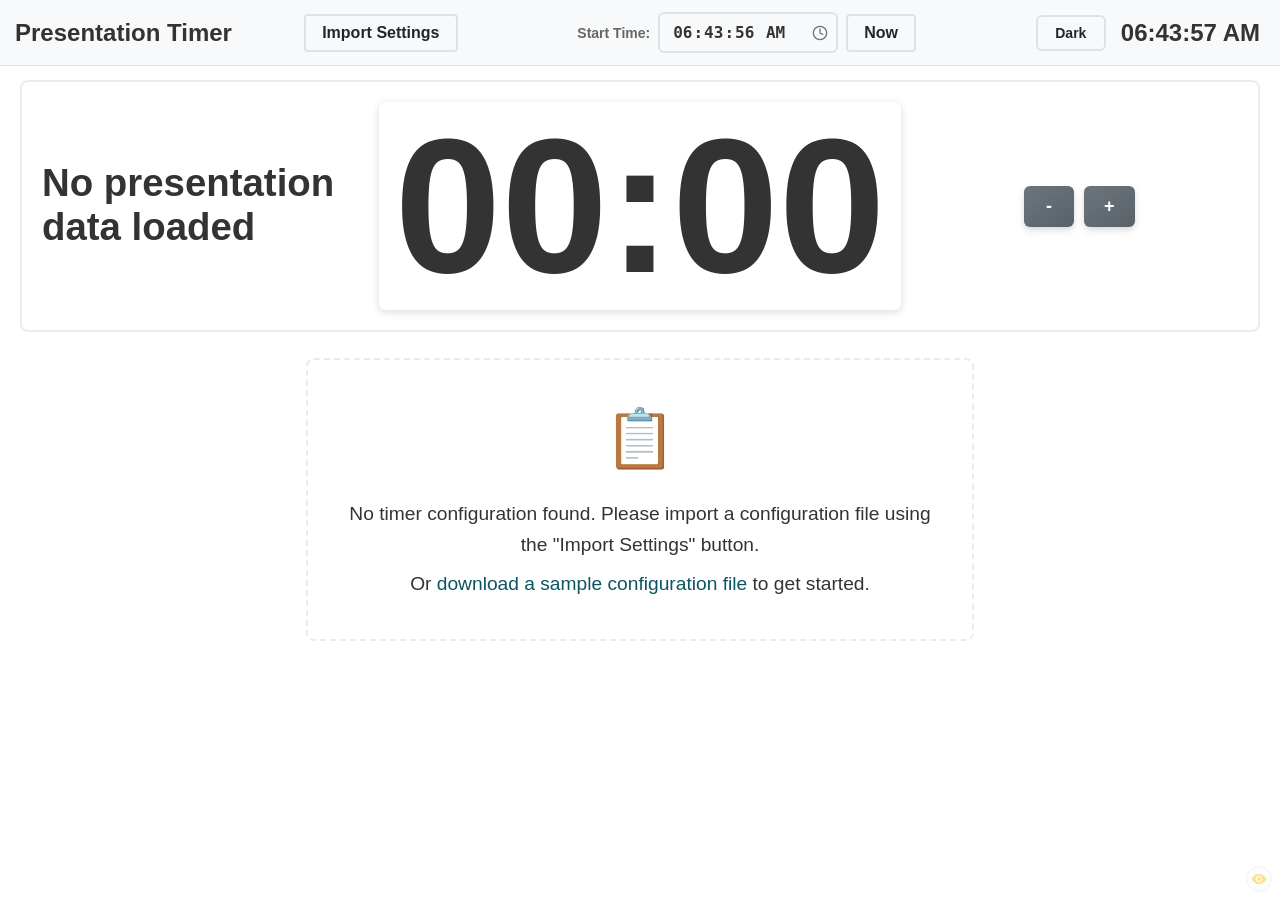
==== commit 0ea30c1e: "Added wake lock indicator and updates to try and get more reliability on iOS." ====
--- a/index.html
+++ b/index.html
@@ -88,6 +88,14 @@
         </div>
         <div id="presentation-timeline"></div>
     </div>
+    
+    <!-- Wake Lock Status Indicator -->
+    <div id="wake-lock-indicator" class="wake-lock-indicator" title="Screen wake lock inactive">
+        <svg viewBox="0 0 24 24" width="16" height="16" fill="currentColor">
+            <path d="M12 4.5C7 4.5 2.73 7.61 1 12c1.73 4.39 6 7.5 11 7.5s9.27-3.11 11-7.5c-1.73-4.39-6-7.5-11-7.5zM12 17c-2.76 0-5-2.24-5-5s2.24-5 5-5 5 2.24 5 5-2.24 5-5 5zm0-8c-1.66 0-3 1.34-3 3s1.34 3 3 3 3-1.34 3-3-1.34-3-3-3z"/>
+        </svg>
+    </div>
+    
     <script src="script.js"></script>
 </body>
 </html>
--- a/styles.css
+++ b/styles.css
@@ -652,8 +652,8 @@
 }
 
 #import-button:hover {
-    background-color: #e9ecef;
-    border-color: #bbb;
+    background-color: var(--button-hover);
+    border-color: var(--button-hover);
     transform: translateY(-1px);
     box-shadow: 0 2px 4px rgba(0,0,0,0.1);
 }
@@ -683,8 +683,8 @@
 }
 
 #now-button:hover {
-    background-color: #e9ecef;
-    border-color: #bbb;
+    background-color: var(--button-hover);
+    border-color: var(--button-hover);
     transform: translateY(-1px);
     box-shadow: 0 2px 4px rgba(0,0,0,0.1);
 }
@@ -980,8 +980,21 @@
         display: none; /* Hide the duration display on small screens */
     }
 
-    #time-remaining {
-        margin: 0 auto;
+    /* Stronger selector to override JavaScript styling */
+    html body .container .current-info-container #time-remaining,
+    #time-remaining.narrow-screen,
+    #time-remaining.portrait-mode.narrow-screen {
+        font-size: clamp(120px, 20vw, 400px) !important;
+        margin: 10px 0 !important;
+        padding: 8px 5px !important;
+        width: 100% !important;
+        box-sizing: border-box !important;
+        display: flex !important;
+        align-items: center !important;
+        justify-content: center !important;
+        text-align: center !important;
+        line-height: 0.85 !important;
+        max-height: none !important;
     }
     
     /* Hide time adjustment buttons at same breakpoint */
@@ -1216,3 +1229,43 @@
     display: inline-block;
     text-align: center;
 }
+
+/* Wake Lock Status Indicator */
+.wake-lock-indicator {
+    position: fixed;
+    bottom: 8px;
+    right: 8px;
+    width: 24px;
+    height: 24px;
+    border-radius: 50%;
+    background-color: var(--button-bg);
+    border: 1px solid var(--button-border);
+    display: flex;
+    align-items: center;
+    justify-content: center;
+    opacity: 0.4;
+    transition: opacity 0.3s ease, color 0.3s ease, background-color 0.3s ease;
+    color: var(--text-color);
+    cursor: help;
+    z-index: 100;
+}
+
+.wake-lock-indicator:hover {
+    opacity: 0.8;
+}
+
+.wake-lock-indicator.active {
+    opacity: 0.6;
+    color: #28a745;
+    background-color: rgba(40, 167, 69, 0.1);
+    border-color: rgba(40, 167, 69, 0.3);
+}
+
+.wake-lock-indicator.active:hover {
+    opacity: 1;
+}
+
+.wake-lock-indicator.pending {
+    opacity: 0.5;
+    color: #ffc107;
+}
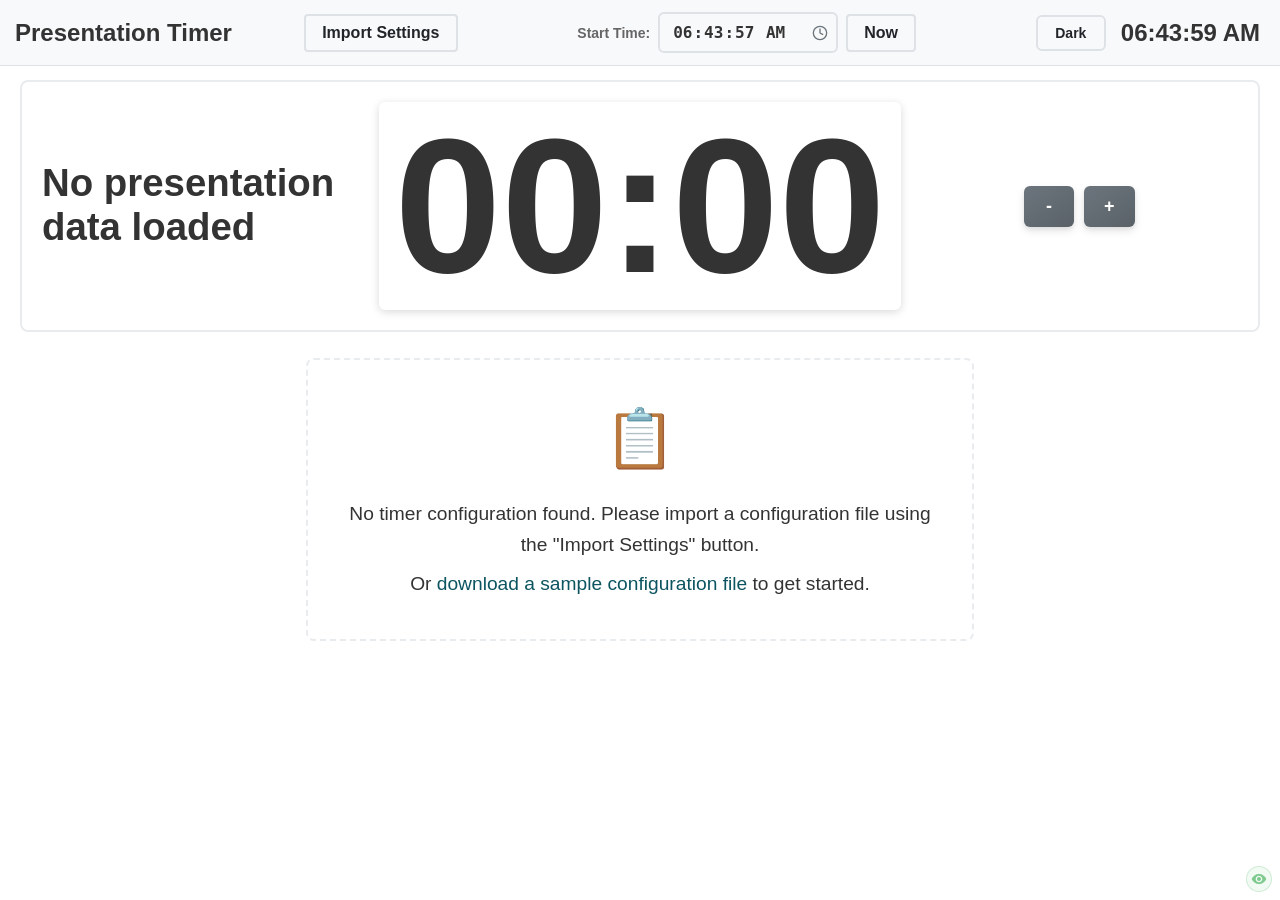
==== commit c33e92dd: "Try to avoid caching javascript so that updates are picked up automatically." ====
--- a/index.html
+++ b/index.html
@@ -96,6 +96,6 @@
         </svg>
     </div>
     
-    <script src="script.js"></script>
+    <script>document.write('<script src="script.js?t=' + Date.now() + '"><\/script>');</script>
 </body>
 </html>
--- a/styles.css
+++ b/styles.css
@@ -1266,6 +1266,12 @@
 }
 
 .wake-lock-indicator.pending {
-    opacity: 0.5;
+    opacity: 0.7;
     color: #ffc107;
-}
+    animation: pulse-pending 2s ease-in-out infinite;
+}
+
+@keyframes pulse-pending {
+    0%, 100% { opacity: 0.5; transform: scale(1); }
+    50% { opacity: 0.9; transform: scale(1.1); }
+}
